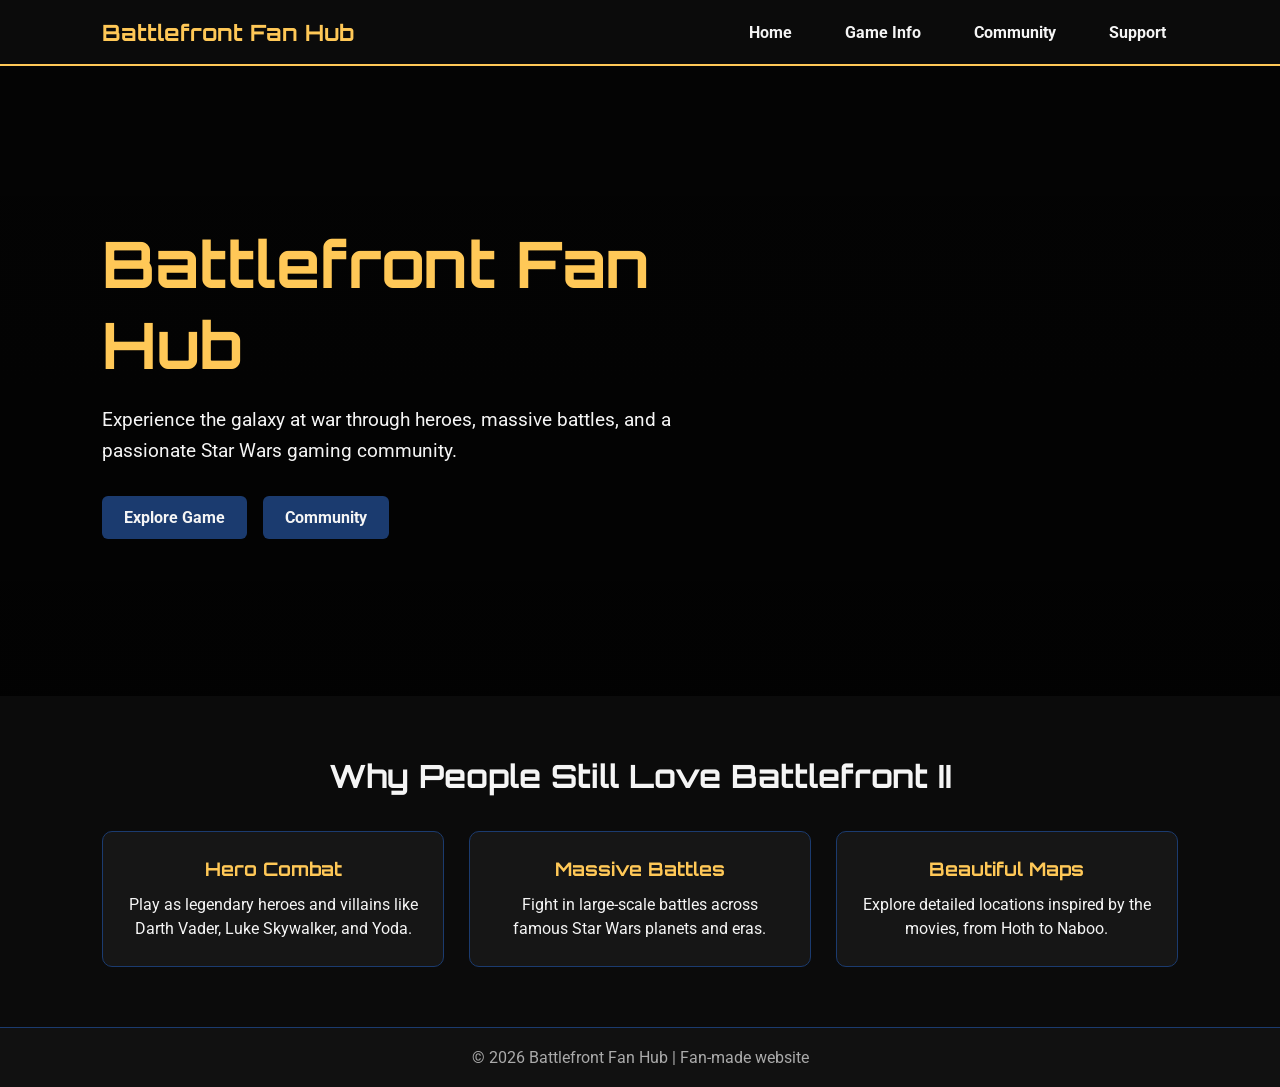
==== index.html @ 395236d6 "Update index.html" ====
<!DOCTYPE html>
<html lang="en">
<head>
  <meta charset="UTF-8">
  <meta name="viewport" content="width=device-width, initial-scale=1.0">
  <title>Battlefront Fan Hub</title>
  <link rel="stylesheet" href="styles/homepage.css">
</head>
<body>

  <header>
    <h2 class="logo">Battlefront Fan Hub</h2>
    <nav>
      <a href="index.html">Home</a>
      <a href="game-info.html">Game Info</a>
      <a href="community.html">Community</a>
      <a href="support.html">Support</a>
    </nav>
  </header>

  <main>
    <section class="hero">
      <div class="hero-content">
        <h1>Battlefront Fan Hub</h1>
        <p>Experience the galaxy at war through heroes, massive battles, and a passionate Star Wars gaming community.</p>
        <div class="buttons">
          <a href="game-info.html">Explore Game</a>
          <a href="community.html">Community</a>
        </div>
      </div>
    </section>

    <section class="love-section">
      <h2>Why People Still Love Battlefront II</h2>

      <div class="cards">
        <div class="card">
          <h3>Hero Combat</h3>
          <p>Play as legendary heroes and villains like Darth Vader, Luke Skywalker, and Yoda.</p>
        </div>

        <div class="card">
          <h3>Massive Battles</h3>
          <p>Fight in large-scale battles across famous Star Wars planets and eras.</p>
        </div>

        <div class="card">
          <h3>Beautiful Maps</h3>
          <p>Explore detailed locations inspired by the movies, from Hoth to Naboo.</p>
        </div>
      </div>
    </section>
  </main>

  <footer>
    <p>&copy; 2026 Battlefront Fan Hub | Fan-made website</p>
  </footer>

</body>
</html>
---- styles/homepage.css ----
@import url('https://fonts.googleapis.com/css2?family=Orbitron:wght@400;700;900&family=Roboto:wght@300;400;500;700&display=swap');

:root {
  --primary-color: #0B0B0B;
  --secondary-color: #1B3B6F;
  --accent1-color: #FFC857;
  --accent2-color: #F5F5F5;

  --heading-font: "Orbitron", sans-serif;
  --paragraph-font: "Roboto", Helvetica, sans-serif;

  --headline-color-on-white: #0B0B0B;
  --headline-color-on-color: #F5F5F5;
  --paragraph-color-on-white: #0B0B0B;
  --paragraph-color-on-color: #F5F5F5;
  --paragraph-background-color: #1B3B6F;

  --nav-link-color: #F5F5F5;
  --nav-background-color: #0B0B0B;
  --nav-hover-link-color: #0B0B0B;
  --nav-hover-background-color: #FFC857;
}

* {
  margin: 0;
  padding: 0;
  box-sizing: border-box;
}

body {
  font-family: var(--paragraph-font);
  background-color: var(--primary-color);
  color: var(--paragraph-color-on-color);
}

header {
  display: flex;
  justify-content: space-between;
  align-items: center;
  padding: 18px 8%;
  background-color: var(--nav-background-color);
  border-bottom: 2px solid var(--accent1-color);
}

.logo {
  font-family: var(--heading-font);
  color: var(--accent1-color);
  font-size: 1.4rem;
}

nav a {
  color: var(--nav-link-color);
  text-decoration: none;
  margin-left: 25px;
  font-weight: 700;
  padding: 8px 12px;
  border-radius: 5px;
}

nav a:hover {
  background-color: var(--nav-hover-background-color);
  color: var(--nav-hover-link-color);
}

.hero {
  min-height: 70vh;
  background:
    linear-gradient(rgba(0,0,0,0.65), rgba(0,0,0,0.8)),
    url("../images/battlefront-hero.jpg");
  background-size: cover;
  background-position: center;
  display: flex;
  align-items: center;
  padding: 0 8%;
}

.hero-content {
  max-width: 650px;
}

.hero h1 {
  font-family: var(--heading-font);
  font-size: 4rem;
  color: var(--accent1-color);
  margin-bottom: 20px;
}

.hero p {
  font-size: 1.2rem;
  line-height: 1.6;
  margin-bottom: 30px;
}

.buttons a {
  display: inline-block;
  background-color: var(--secondary-color);
  color: var(--accent2-color);
  padding: 12px 22px;
  margin-right: 12px;
  border-radius: 6px;
  text-decoration: none;
  font-weight: 700;
}

.buttons a:hover {
  background-color: var(--accent1-color);
  color: var(--primary-color);
}

.love-section {
  padding: 60px 8%;
  text-align: center;
}

.love-section h2 {
  font-family: var(--heading-font);
  color: var(--headline-color-on-color);
  font-size: 2rem;
  margin-bottom: 35px;
}

.cards {
  display: grid;
  grid-template-columns: repeat(3, 1fr);
  gap: 25px;
}

.card {
  background-color: #161616;
  padding: 25px;
  border-radius: 10px;
  border: 1px solid var(--secondary-color);
}

.card h3 {
  font-family: var(--heading-font);
  color: var(--accent1-color);
  margin-bottom: 12px;
}

.card p {
  line-height: 1.5;
}

footer {
  text-align: center;
  padding: 20px;
  background-color: #111;
  color: #aaa;
  border-top: 1px solid var(--secondary-color);
}
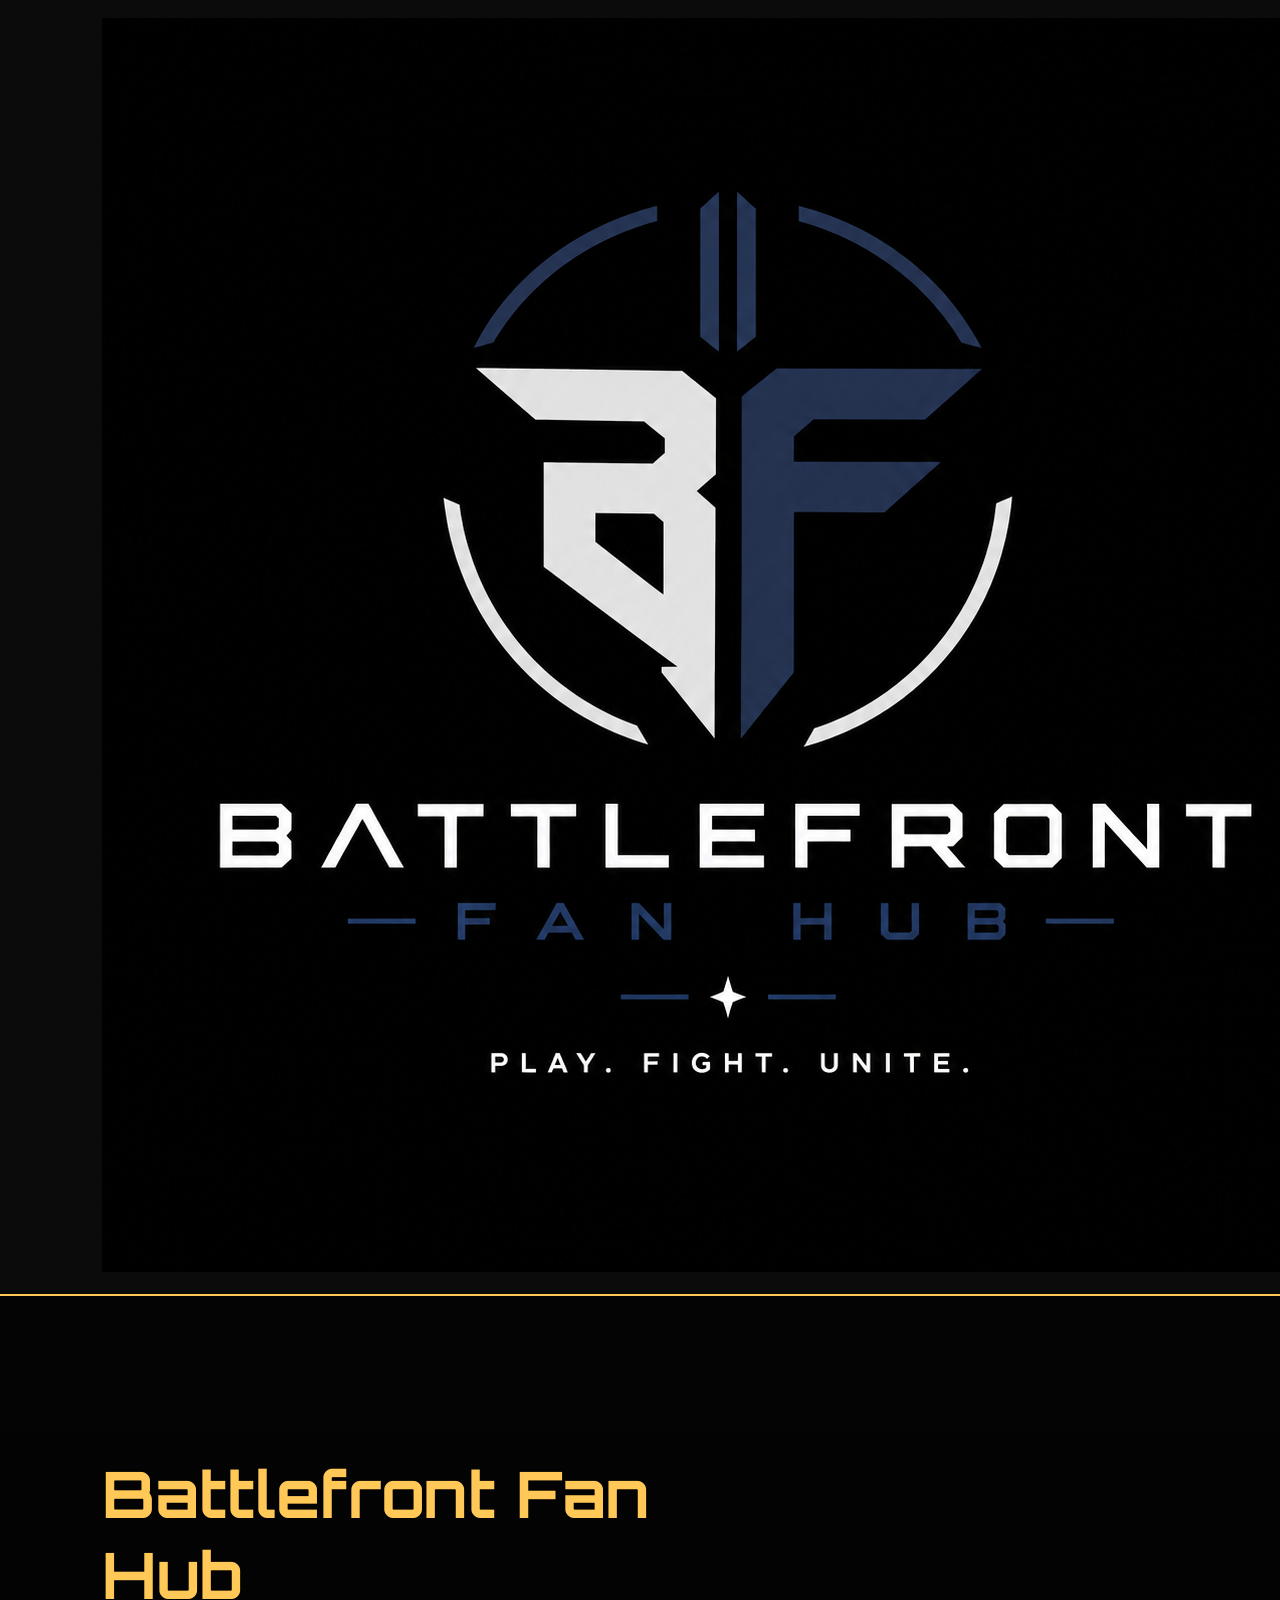
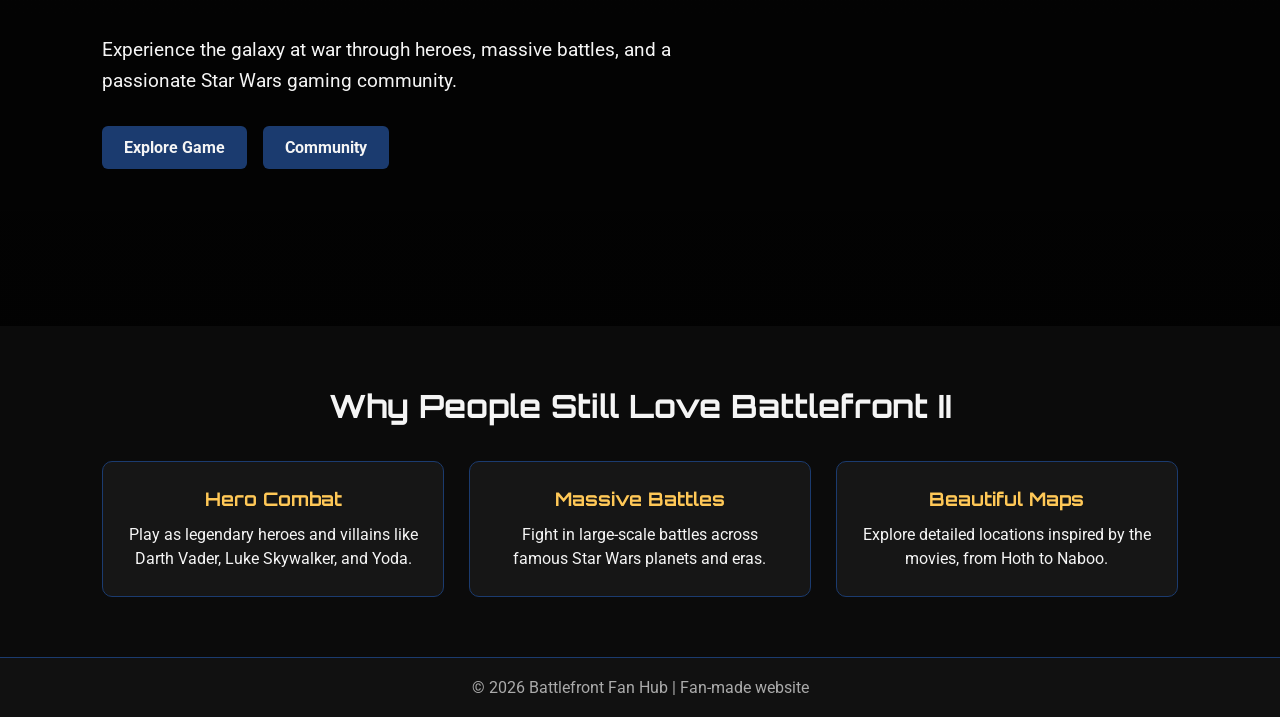
==== commit 22cf78ac: "Update index.html" ====
--- a/index.html
+++ b/index.html
@@ -9,7 +9,9 @@
 <body>
 
   <header>
-    <h2 class="logo">Battlefront Fan Hub</h2>
+    <a href="index.html" class="logo-box">
+    <img src="images/logo.png" alt="Battlefront Fan Hub logo">
+  </a>
     <nav>
       <a href="index.html">Home</a>
       <a href="game-info.html">Game Info</a>
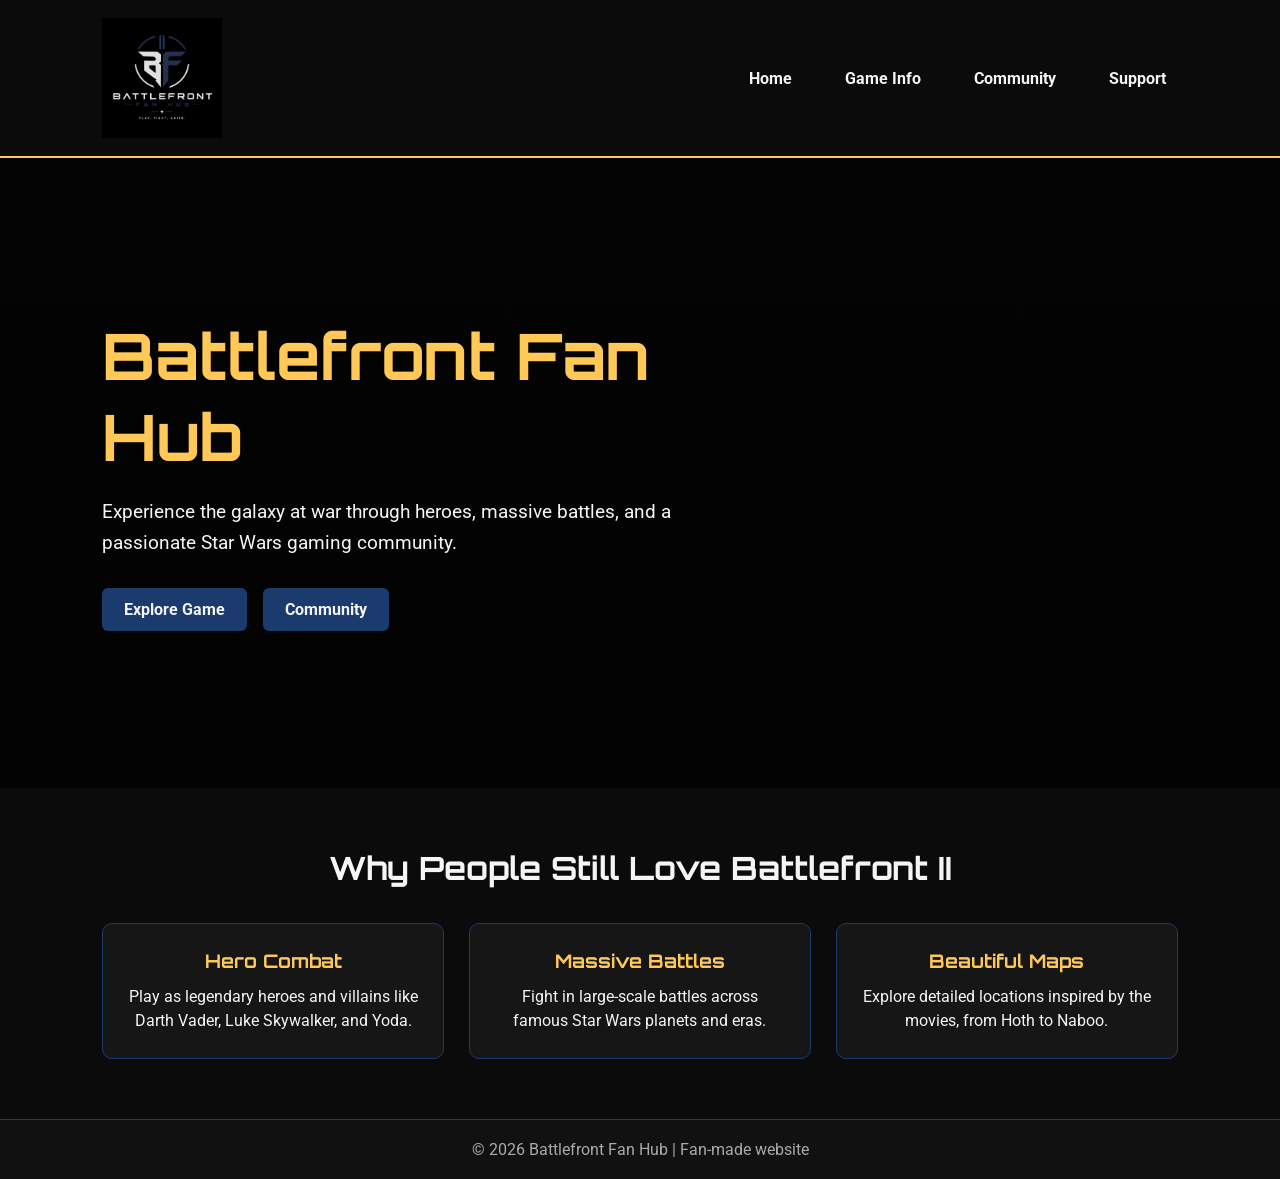
==== commit 5a244332: "Update index.html" ====
--- a/index.html
+++ b/index.html
@@ -14,7 +14,7 @@
   </a>
     <nav>
       <a href="index.html">Home</a>
-      <a href="game-info.html">Game Info</a>
+      <a href="info.html">Game Info</a>
       <a href="community.html">Community</a>
       <a href="support.html">Support</a>
     </nav>
--- a/styles/homepage.css
+++ b/styles/homepage.css
@@ -42,10 +42,10 @@
   border-bottom: 2px solid var(--accent1-color);
 }
 
-.logo {
-  font-family: var(--heading-font);
-  color: var(--accent1-color);
-  font-size: 1.4rem;
+.logo-box img {
+  width: 120px;
+  height: auto;
+  display: block;
 }
 
 nav a {
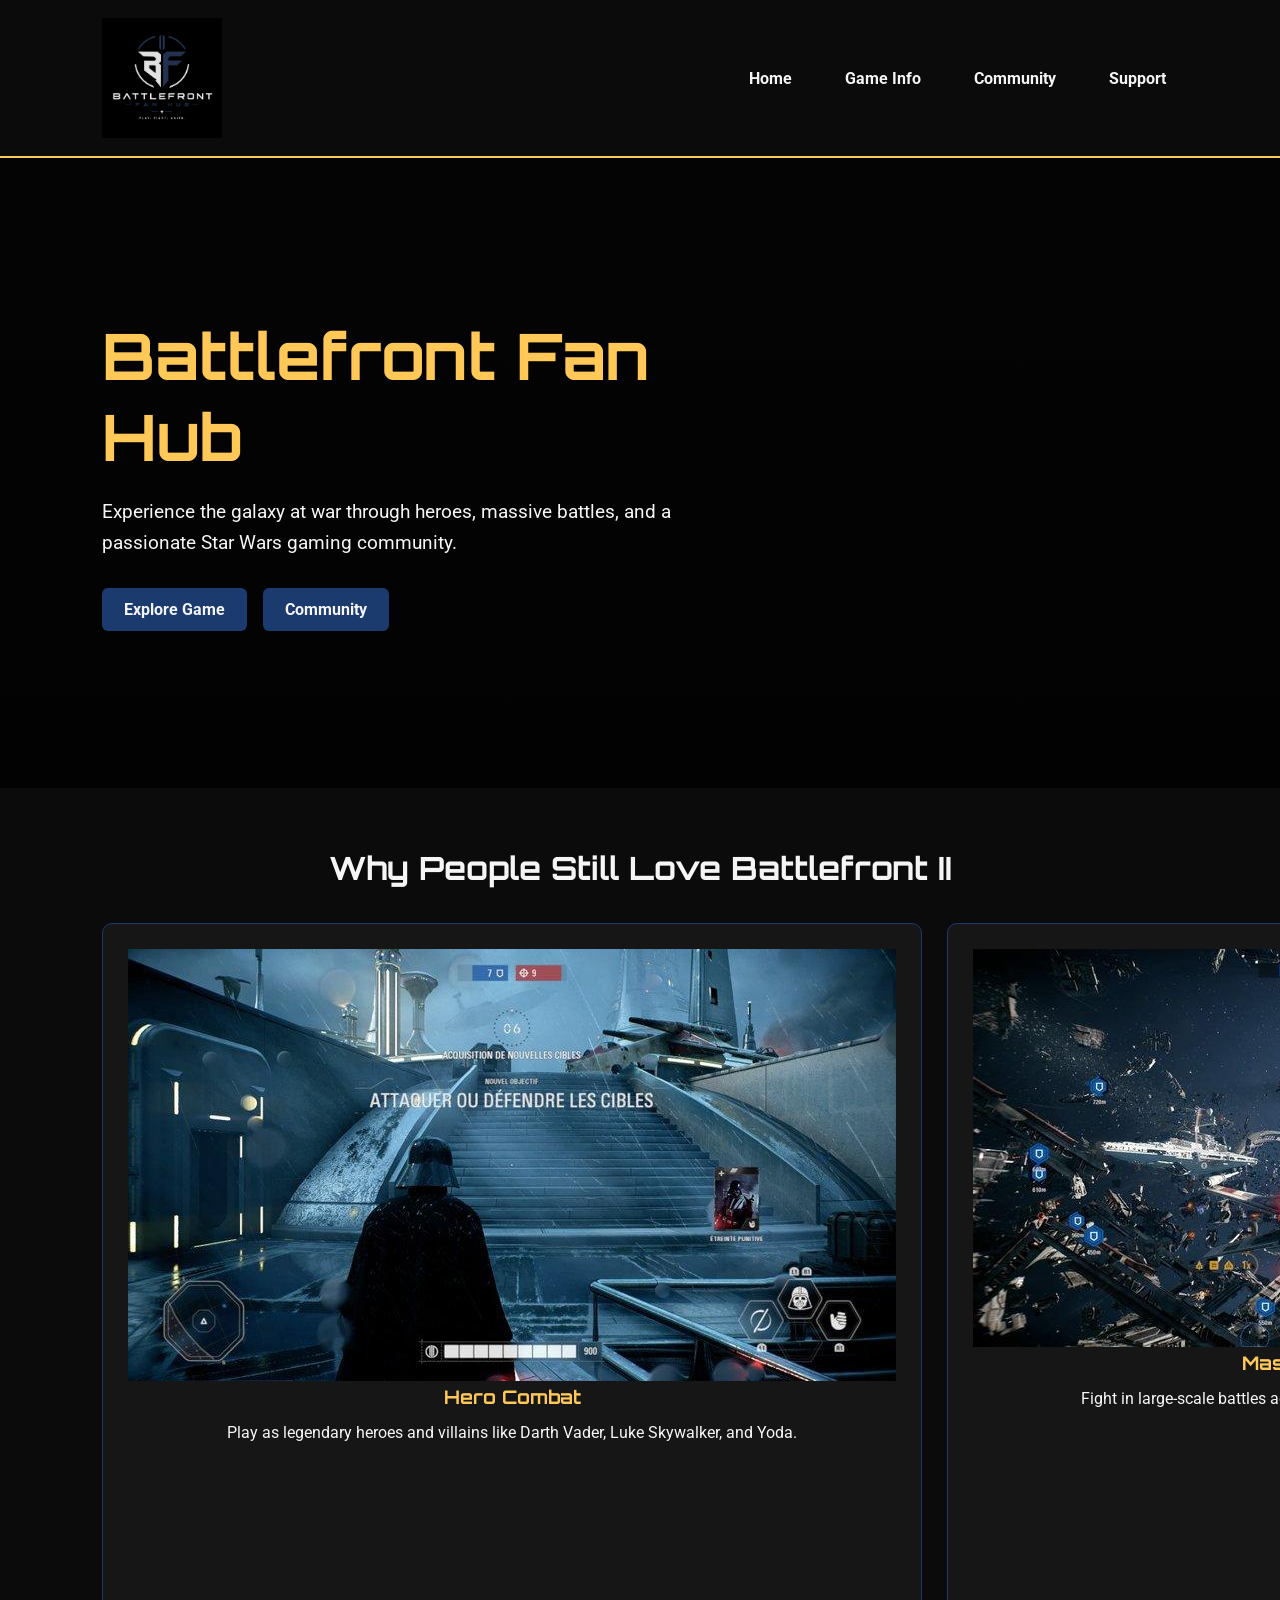
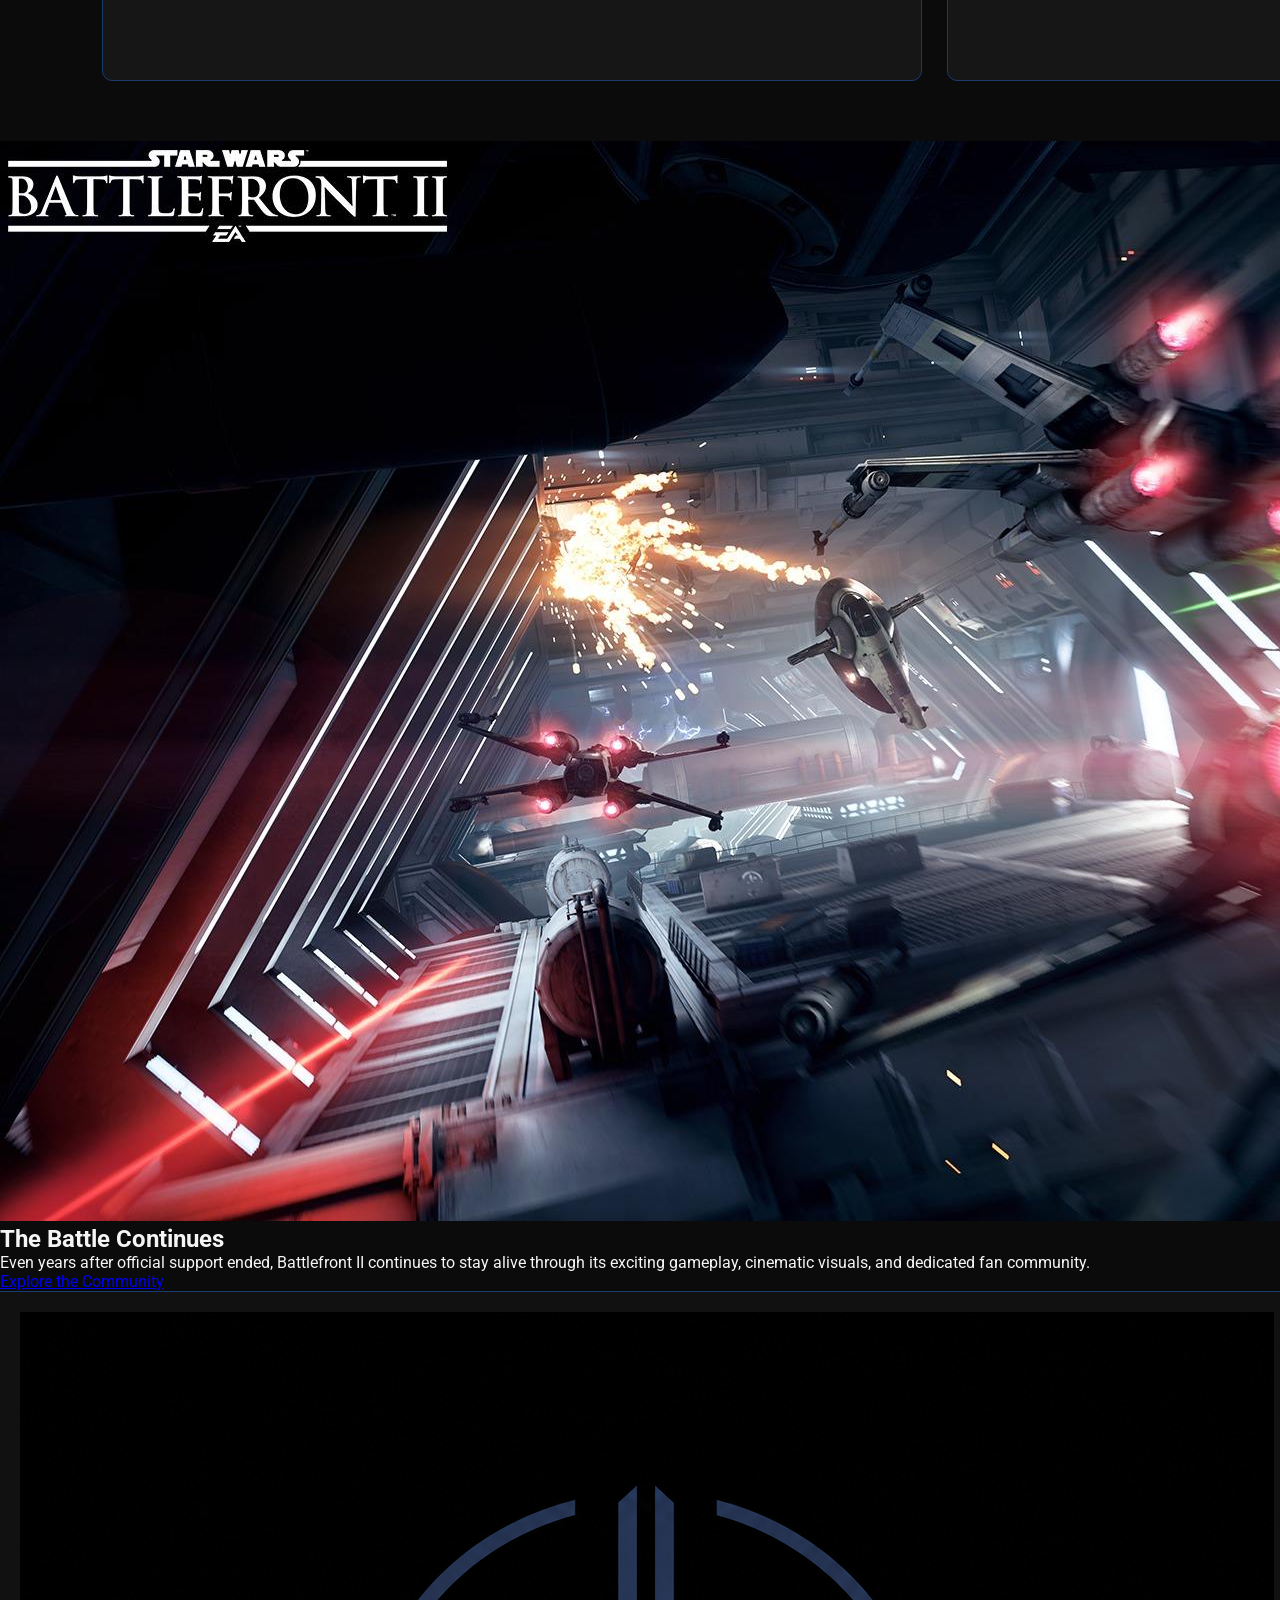
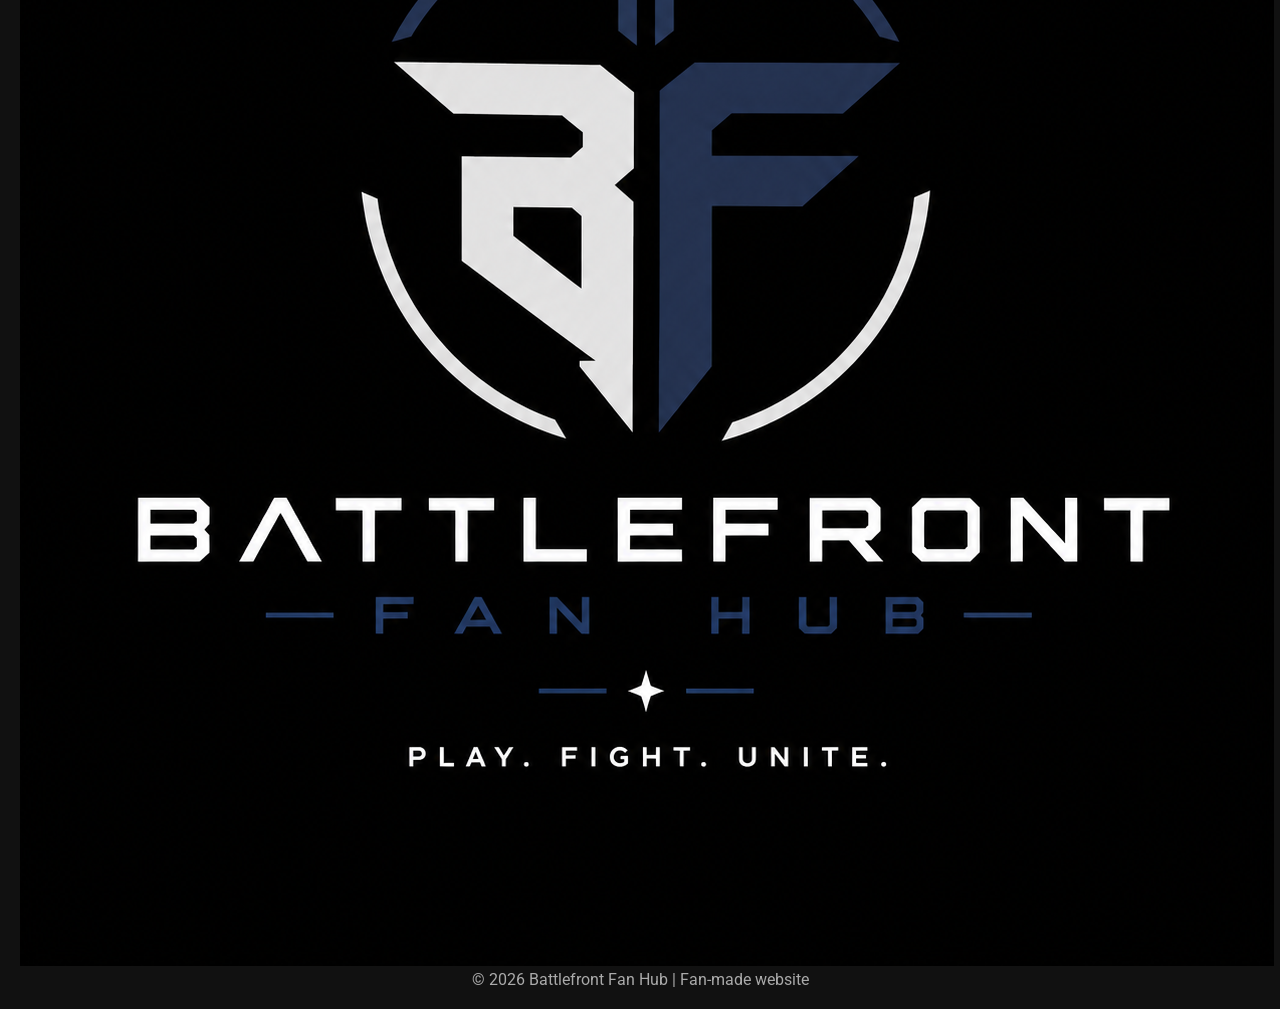
==== commit 50dc2884: "Update index.html" ====
--- a/index.html
+++ b/index.html
@@ -3,60 +3,75 @@
 <head>
   <meta charset="UTF-8">
   <meta name="viewport" content="width=device-width, initial-scale=1.0">
-  <title>Battlefront Fan Hub</title>
+  <title>Battlefront Fan Hub | Home</title>
   <link rel="stylesheet" href="styles/homepage.css">
 </head>
 <body>
 
-  <header>
-    <a href="index.html" class="logo-box">
+<header>
+  <a href="index.html" class="logo-box">
     <img src="images/logo.png" alt="Battlefront Fan Hub logo">
   </a>
-    <nav>
-      <a href="index.html">Home</a>
-      <a href="info.html">Game Info</a>
-      <a href="community.html">Community</a>
-      <a href="support.html">Support</a>
-    </nav>
-  </header>
 
-  <main>
-    <section class="hero">
-      <div class="hero-content">
-        <h1>Battlefront Fan Hub</h1>
-        <p>Experience the galaxy at war through heroes, massive battles, and a passionate Star Wars gaming community.</p>
-        <div class="buttons">
-          <a href="game-info.html">Explore Game</a>
-          <a href="community.html">Community</a>
-        </div>
+  <nav>
+    <a href="index.html">Home</a>
+    <a href="info.html">Game Info</a>
+    <a href="community.html">Community</a>
+    <a href="support.html">Support</a>
+  </nav>
+</header>
+
+<main>
+  <section class="hero">
+    <div class="hero-content">
+      <h1>Battlefront Fan Hub</h1>
+      <p>Experience the galaxy at war through heroes, massive battles, and a passionate Star Wars gaming community.</p>
+      <div class="buttons">
+        <a href="info.html">Explore Game</a>
+        <a href="community.html">Community</a>
       </div>
-    </section>
+    </div>
+  </section>
 
-    <section class="love-section">
-      <h2>Why People Still Love Battlefront II</h2>
+  <section class="love-section">
+    <h2>Why People Still Love Battlefront II</h2>
 
-      <div class="cards">
-        <div class="card">
-          <h3>Hero Combat</h3>
-          <p>Play as legendary heroes and villains like Darth Vader, Luke Skywalker, and Yoda.</p>
-        </div>
+    <div class="cards">
+      <div class="card">
+        <img src="images/vader.jpeg" alt="Hero combat in Battlefront II">
+        <h3>Hero Combat</h3>
+        <p>Play as legendary heroes and villains like Darth Vader, Luke Skywalker, and Yoda.</p>
+      </div>
 
-        <div class="card">
-          <h3>Massive Battles</h3>
-          <p>Fight in large-scale battles across famous Star Wars planets and eras.</p>
-        </div>
+      <div class="card">
+        <img src="images/x-wing.jpeg" alt="Massive battle in Battlefront II">
+        <h3>Massive Battles</h3>
+        <p>Fight in large-scale battles across famous Star Wars planets and eras.</p>
+      </div>
 
-        <div class="card">
-          <h3>Beautiful Maps</h3>
-          <p>Explore detailed locations inspired by the movies, from Hoth to Naboo.</p>
-        </div>
+      <div class="card">
+        <img src="images/town.jpeg" alt="Beautiful Battlefront II map">
+        <h3>Beautiful Maps</h3>
+        <p>Explore detailed locations inspired by the movies, from Hoth to Naboo.</p>
       </div>
-    </section>
-  </main>
+    </div>
+  </section>
 
-  <footer>
-    <p>&copy; 2026 Battlefront Fan Hub | Fan-made website</p>
-  </footer>
+  <section class="featured">
+    <img src="images/fighters.jpeg" alt="Featured Battlefront II screenshot">
+
+    <div class="featured-content">
+      <h2>The Battle Continues</h2>
+      <p>Even years after official support ended, Battlefront II continues to stay alive through its exciting gameplay, cinematic visuals, and dedicated fan community.</p>
+      <a href="community.html">Explore the Community</a>
+    </div>
+  </section>
+</main>
+
+<footer>
+  <img src="images/logo.png" alt="Battlefront Fan Hub logo">
+  <p>&copy; 2026 Battlefront Fan Hub | Fan-made website</p>
+</footer>
 
 </body>
 </html>
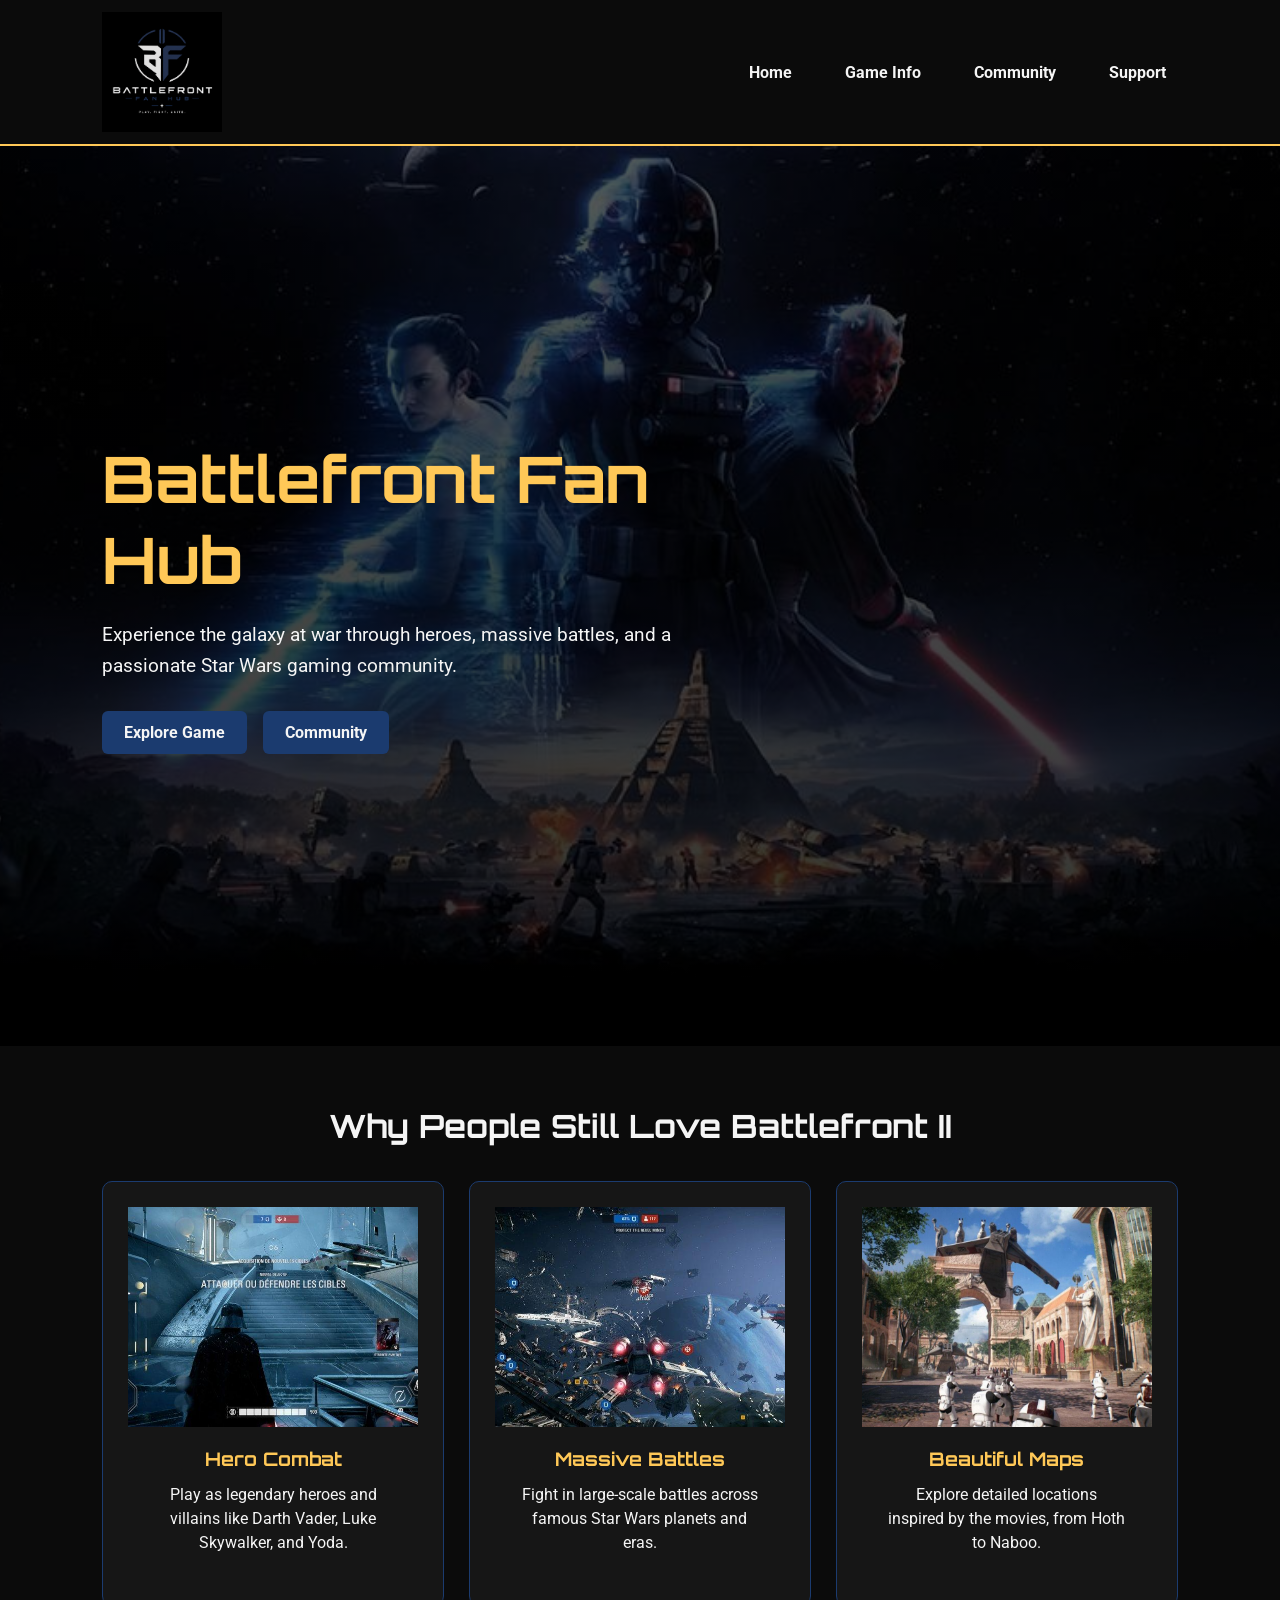
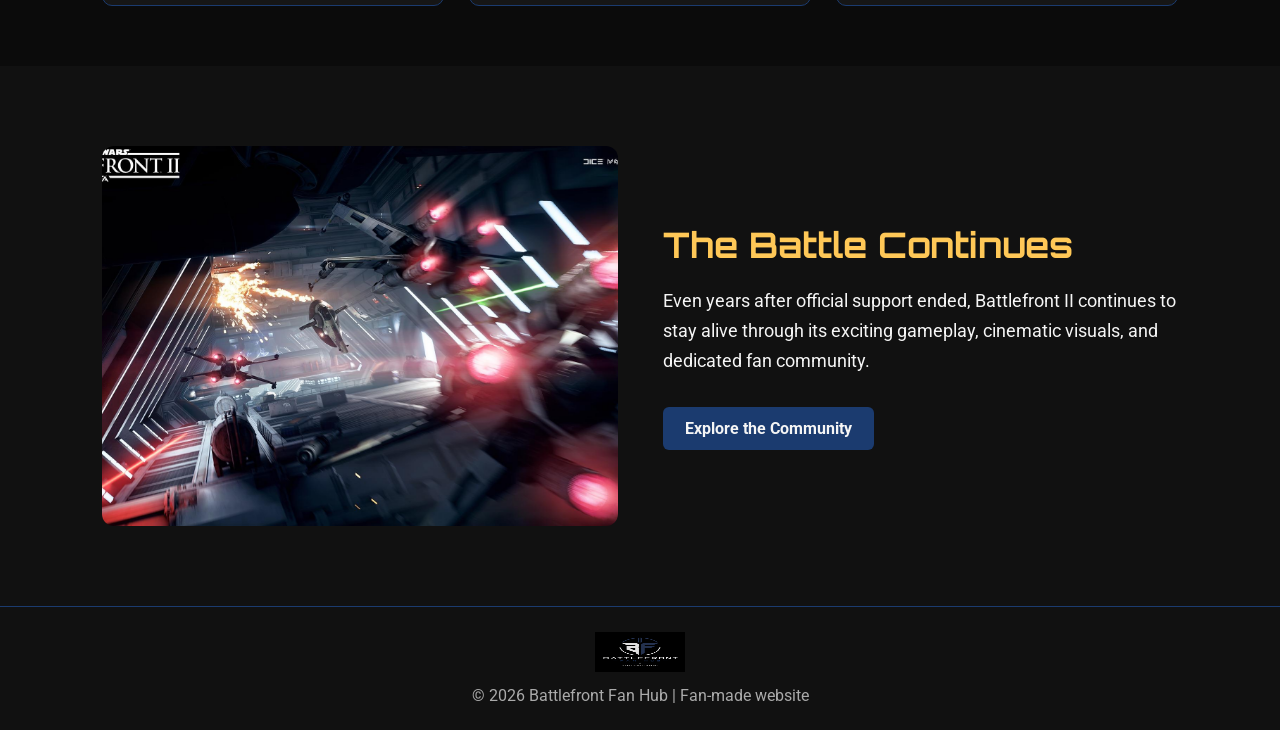
==== commit 3a01a02a: "Index.html" ====
--- a/index.html
+++ b/index.html
@@ -9,12 +9,12 @@
 <body>
 
 <header>
-  <a href="index.html" class="logo-box">
-    <img src="images/logo.png" alt="Battlefront Fan Hub logo">
+  <a href="index.html" class="logo-box" aria-label="Battlefront Fan Hub Home">
+    <img src="images/logo.png" alt="Battlefront Fan Hub logo" width="150" height="50">
   </a>
 
-  <nav>
-    <a href="index.html">Home</a>
+  <nav aria-label="Main Navigation">
+    <a href="index.html" class="active">Home</a>
     <a href="info.html">Game Info</a>
     <a href="community.html">Community</a>
     <a href="support.html">Support</a>
@@ -22,54 +22,54 @@
 </header>
 
 <main>
-  <section class="hero">
+  <section class="hero" aria-label="Welcome Banner">
     <div class="hero-content">
       <h1>Battlefront Fan Hub</h1>
       <p>Experience the galaxy at war through heroes, massive battles, and a passionate Star Wars gaming community.</p>
       <div class="buttons">
-        <a href="info.html">Explore Game</a>
-        <a href="community.html">Community</a>
+        <a href="info.html" class="btn-primary">Explore Game</a>
+        <a href="community.html" class="btn-secondary">Community</a>
       </div>
     </div>
   </section>
 
-  <section class="love-section">
-    <h2>Why People Still Love Battlefront II</h2>
+  <section class="love-section" aria-labelledby="love-heading">
+    <h2 id="love-heading">Why People Still Love Battlefront II</h2>
 
     <div class="cards">
-      <div class="card">
-        <img src="images/vader.jpeg" alt="Hero combat in Battlefront II">
+      <article class="card">
+        <img src="images/vader.jpeg" alt="Darth Vader wielding a red lightsaber in hero combat" loading="lazy" width="400" height="250">
         <h3>Hero Combat</h3>
         <p>Play as legendary heroes and villains like Darth Vader, Luke Skywalker, and Yoda.</p>
-      </div>
+      </article>
 
-      <div class="card">
-        <img src="images/x-wing.jpeg" alt="Massive battle in Battlefront II">
+      <article class="card">
+        <img src="images/x-wing.jpeg" alt="An X-Wing flying through an intense space battle" loading="lazy" width="400" height="250">
         <h3>Massive Battles</h3>
         <p>Fight in large-scale battles across famous Star Wars planets and eras.</p>
-      </div>
+      </article>
 
-      <div class="card">
-        <img src="images/town.jpeg" alt="Beautiful Battlefront II map">
+      <article class="card">
+        <img src="images/town.jpeg" alt="The scenic, detailed streets of Theed on Naboo" loading="lazy" width="400" height="250">
         <h3>Beautiful Maps</h3>
         <p>Explore detailed locations inspired by the movies, from Hoth to Naboo.</p>
-      </div>
+      </article>
     </div>
   </section>
 
-  <section class="featured">
-    <img src="images/fighters.jpeg" alt="Featured Battlefront II screenshot">
+  <section class="featured" aria-labelledby="featured-heading">
+    <img src="images/fighters.jpeg" alt="Starfighters engaging in a dogfight above a planet" loading="lazy" width="600" height="400">
 
     <div class="featured-content">
-      <h2>The Battle Continues</h2>
+      <h2 id="featured-heading">The Battle Continues</h2>
       <p>Even years after official support ended, Battlefront II continues to stay alive through its exciting gameplay, cinematic visuals, and dedicated fan community.</p>
-      <a href="community.html">Explore the Community</a>
+      <a href="community.html" class="btn-primary">Explore the Community</a>
     </div>
   </section>
 </main>
 
 <footer>
-  <img src="images/logo.png" alt="Battlefront Fan Hub logo">
+  <img src="images/logo.png" alt="Battlefront Fan Hub logo" width="120" height="40" loading="lazy">
   <p>&copy; 2026 Battlefront Fan Hub | Fan-made website</p>
 </footer>
 
--- a/styles/homepage.css
+++ b/styles/homepage.css
@@ -37,7 +37,7 @@
   display: flex;
   justify-content: space-between;
   align-items: center;
-  padding: 18px 8%;
+  padding: 12px 8%;
   background-color: var(--nav-background-color);
   border-bottom: 2px solid var(--accent1-color);
 }
@@ -63,10 +63,10 @@
 }
 
 .hero {
-  min-height: 70vh;
+  min-height: 100vh;
   background:
     linear-gradient(rgba(0,0,0,0.65), rgba(0,0,0,0.8)),
-    url("../images/battlefront-hero.jpg");
+    url("../images/banner.jpeg");
   background-size: cover;
   background-position: center;
   display: flex;
@@ -78,10 +78,14 @@
   max-width: 650px;
 }
 
+.hero h1,
+.page-content h1 {
+  font-family: var(--heading-font);
+  color: var(--accent1-color);
+}
+
 .hero h1 {
-  font-family: var(--heading-font);
   font-size: 4rem;
-  color: var(--accent1-color);
   margin-bottom: 20px;
 }
 
@@ -142,10 +146,122 @@
   line-height: 1.5;
 }
 
+.card {
+  background-color: #161616;
+  border-radius: 10px;
+  border: 1px solid var(--secondary-color);
+  overflow: hidden;
+}
+
+.card img {
+  width: 100%;
+  height: 220px;
+  object-fit: cover;
+  display: block;
+}
+
+.card h3,
+.card p {
+  padding-left: 25px;
+  padding-right: 25px;
+}
+
+.card h3 {
+  padding-top: 20px;
+}
+
+.card p {
+  padding-bottom: 25px;
+}
+
+.featured {
+  display: grid;
+  grid-template-columns: 1fr 1fr;
+  gap: 45px;
+  align-items: center;
+  padding: 80px 8%;
+  background-color: #111;
+}
+
+.featured img {
+  width: 100%;
+  height: 380px;
+  object-fit: cover;
+  border-radius: 12px;
+}
+
+.featured-content h2 {
+  font-family: var(--heading-font);
+  color: var(--accent1-color);
+  font-size: 2.2rem;
+  margin-bottom: 20px;
+}
+
+.featured-content p {
+  line-height: 1.7;
+  font-size: 1.1rem;
+  margin-bottom: 30px;
+}
+
+.featured-content a {
+  display: inline-block;
+  background-color: var(--secondary-color);
+  color: var(--accent2-color);
+  padding: 12px 22px;
+  border-radius: 6px;
+  text-decoration: none;
+  font-weight: 700;
+}
+
+.featured-content a:hover {
+  background-color: var(--accent1-color);
+  color: var(--primary-color);
+}
+
+footer img {
+  width: 90px;
+  margin-bottom: 10px;
+}
+
+.page-content {
+  padding: 70px 8%;
+  min-height: 70vh;
+}
+
+.page-content h1 {
+  font-size: 3rem;
+  margin-bottom: 20px;
+}
+
+.page-content p {
+  max-width: 750px;
+  line-height: 1.7;
+  font-size: 1.1rem;
+}
+
+.placeholder {
+  margin-top: 40px;
+  padding: 40px;
+  border: 2px dashed var(--secondary-color);
+  border-radius: 12px;
+  background-color: #161616;
+}
+
+.placeholder h2 {
+  font-family: var(--heading-font);
+  color: var(--accent1-color);
+  margin-bottom: 15px;
+}
+
 footer {
   text-align: center;
-  padding: 20px;
+  padding: 25px;
   background-color: #111;
   color: #aaa;
   border-top: 1px solid var(--secondary-color);
 }
+
+footer img {
+  width: 90px;
+  margin-bottom: 10px;
+}
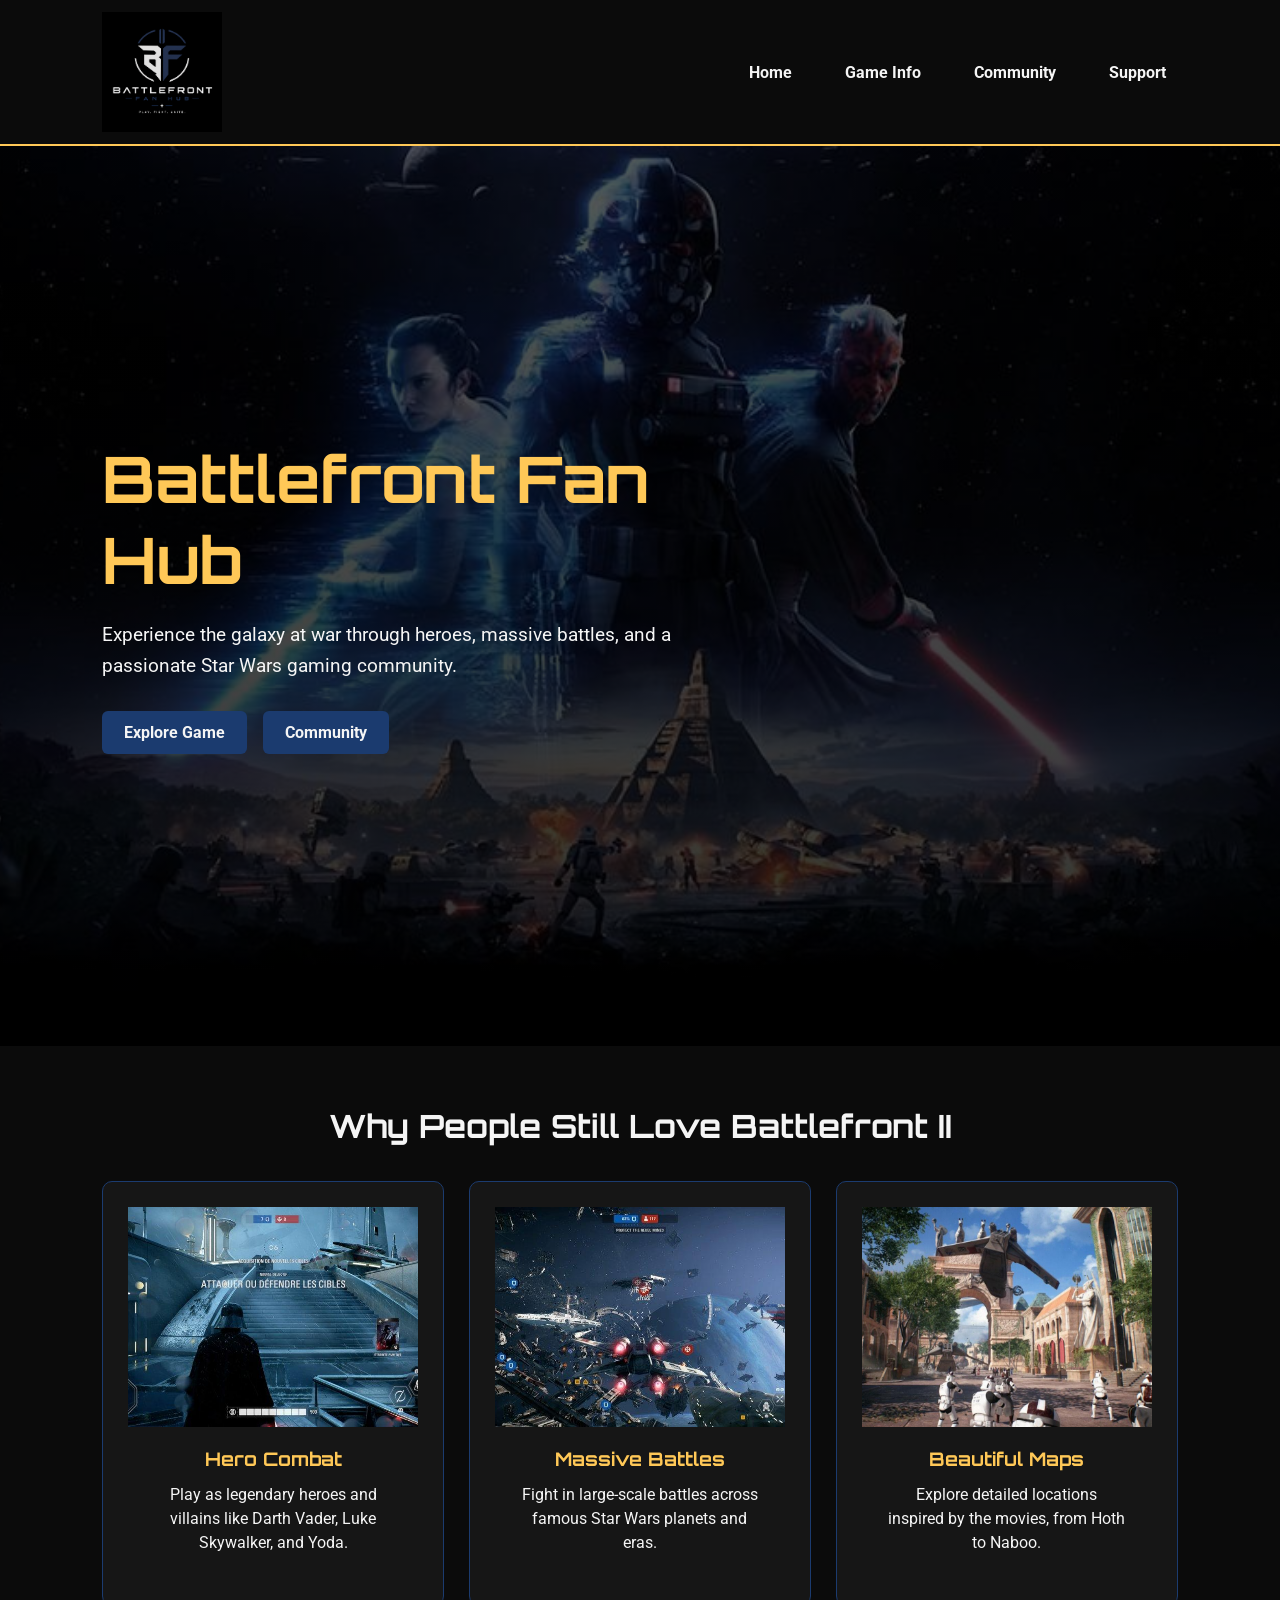
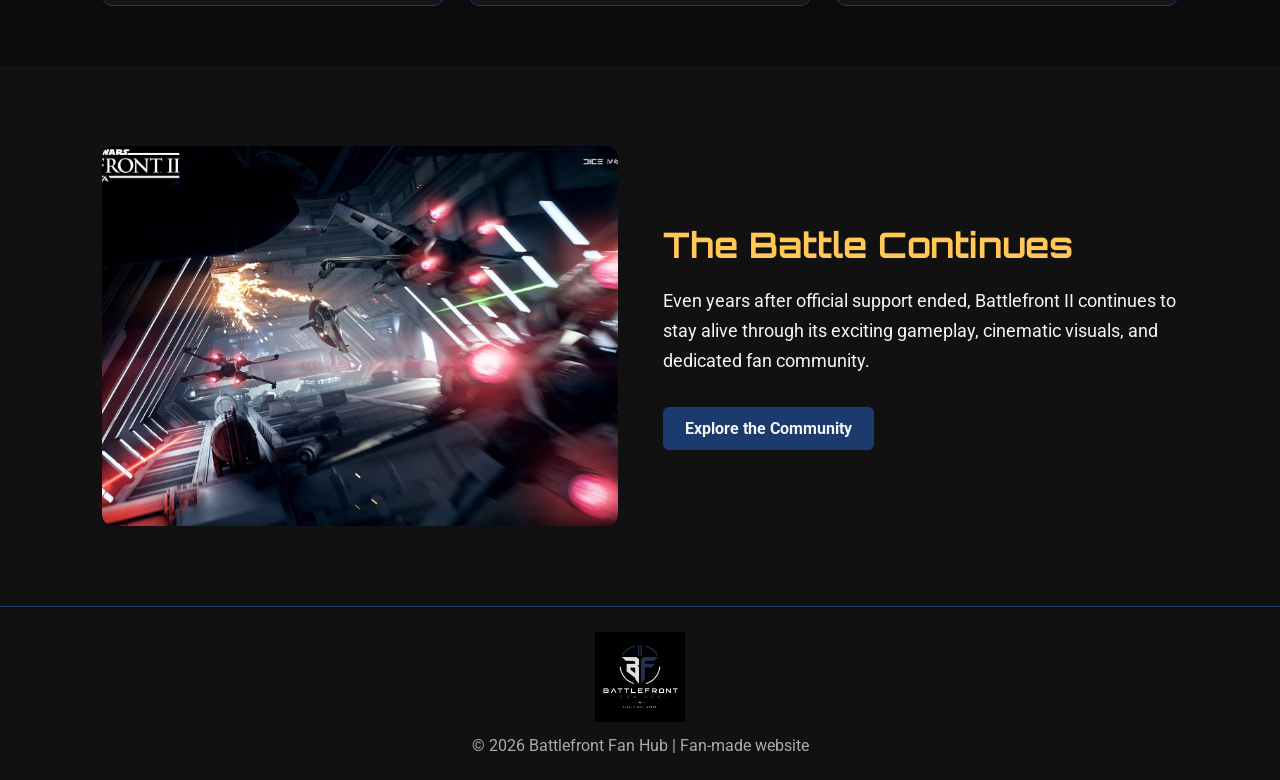
==== commit 56a3182d: "Update index.html" ====
--- a/index.html
+++ b/index.html
@@ -9,12 +9,12 @@
 <body>
 
 <header>
-  <a href="index.html" class="logo-box" aria-label="Battlefront Fan Hub Home">
-    <img src="images/logo.png" alt="Battlefront Fan Hub logo" width="150" height="50">
+  <a href="index.html" class="logo-box">
+    <img src="images/logo.png" alt="Battlefront Fan Hub logo">
   </a>
 
-  <nav aria-label="Main Navigation">
-    <a href="index.html" class="active">Home</a>
+  <nav>
+    <a href="index.html">Home</a>
     <a href="info.html">Game Info</a>
     <a href="community.html">Community</a>
     <a href="support.html">Support</a>
@@ -22,54 +22,54 @@
 </header>
 
 <main>
-  <section class="hero" aria-label="Welcome Banner">
+  <section class="hero">
     <div class="hero-content">
       <h1>Battlefront Fan Hub</h1>
       <p>Experience the galaxy at war through heroes, massive battles, and a passionate Star Wars gaming community.</p>
       <div class="buttons">
-        <a href="info.html" class="btn-primary">Explore Game</a>
-        <a href="community.html" class="btn-secondary">Community</a>
+        <a href="info.html">Explore Game</a>
+        <a href="community.html">Community</a>
       </div>
     </div>
   </section>
 
-  <section class="love-section" aria-labelledby="love-heading">
-    <h2 id="love-heading">Why People Still Love Battlefront II</h2>
+  <section class="love-section">
+    <h2>Why People Still Love Battlefront II</h2>
 
     <div class="cards">
-      <article class="card">
-        <img src="images/vader.jpeg" alt="Darth Vader wielding a red lightsaber in hero combat" loading="lazy" width="400" height="250">
+      <div class="card">
+        <img src="images/vader.jpeg" alt="Hero combat in Battlefront II">
         <h3>Hero Combat</h3>
         <p>Play as legendary heroes and villains like Darth Vader, Luke Skywalker, and Yoda.</p>
-      </article>
+      </div>
 
-      <article class="card">
-        <img src="images/x-wing.jpeg" alt="An X-Wing flying through an intense space battle" loading="lazy" width="400" height="250">
+      <div class="card">
+        <img src="images/x-wing.jpeg" alt="Massive battle in Battlefront II">
         <h3>Massive Battles</h3>
         <p>Fight in large-scale battles across famous Star Wars planets and eras.</p>
-      </article>
+      </div>
 
-      <article class="card">
-        <img src="images/town.jpeg" alt="The scenic, detailed streets of Theed on Naboo" loading="lazy" width="400" height="250">
+      <div class="card">
+        <img src="images/town.jpeg" alt="Beautiful Battlefront II map">
         <h3>Beautiful Maps</h3>
         <p>Explore detailed locations inspired by the movies, from Hoth to Naboo.</p>
-      </article>
+      </div>
     </div>
   </section>
 
-  <section class="featured" aria-labelledby="featured-heading">
-    <img src="images/fighters.jpeg" alt="Starfighters engaging in a dogfight above a planet" loading="lazy" width="600" height="400">
+  <section class="featured">
+    <img src="images/fighters.jpeg" alt="Featured Battlefront II screenshot">
 
     <div class="featured-content">
-      <h2 id="featured-heading">The Battle Continues</h2>
+      <h2>The Battle Continues</h2>
       <p>Even years after official support ended, Battlefront II continues to stay alive through its exciting gameplay, cinematic visuals, and dedicated fan community.</p>
-      <a href="community.html" class="btn-primary">Explore the Community</a>
+      <a href="community.html">Explore the Community</a>
     </div>
   </section>
 </main>
 
 <footer>
-  <img src="images/logo.png" alt="Battlefront Fan Hub logo" width="120" height="40" loading="lazy">
+  <img src="images/logo.png" alt="Battlefront Fan Hub logo">
   <p>&copy; 2026 Battlefront Fan Hub | Fan-made website</p>
 </footer>
 
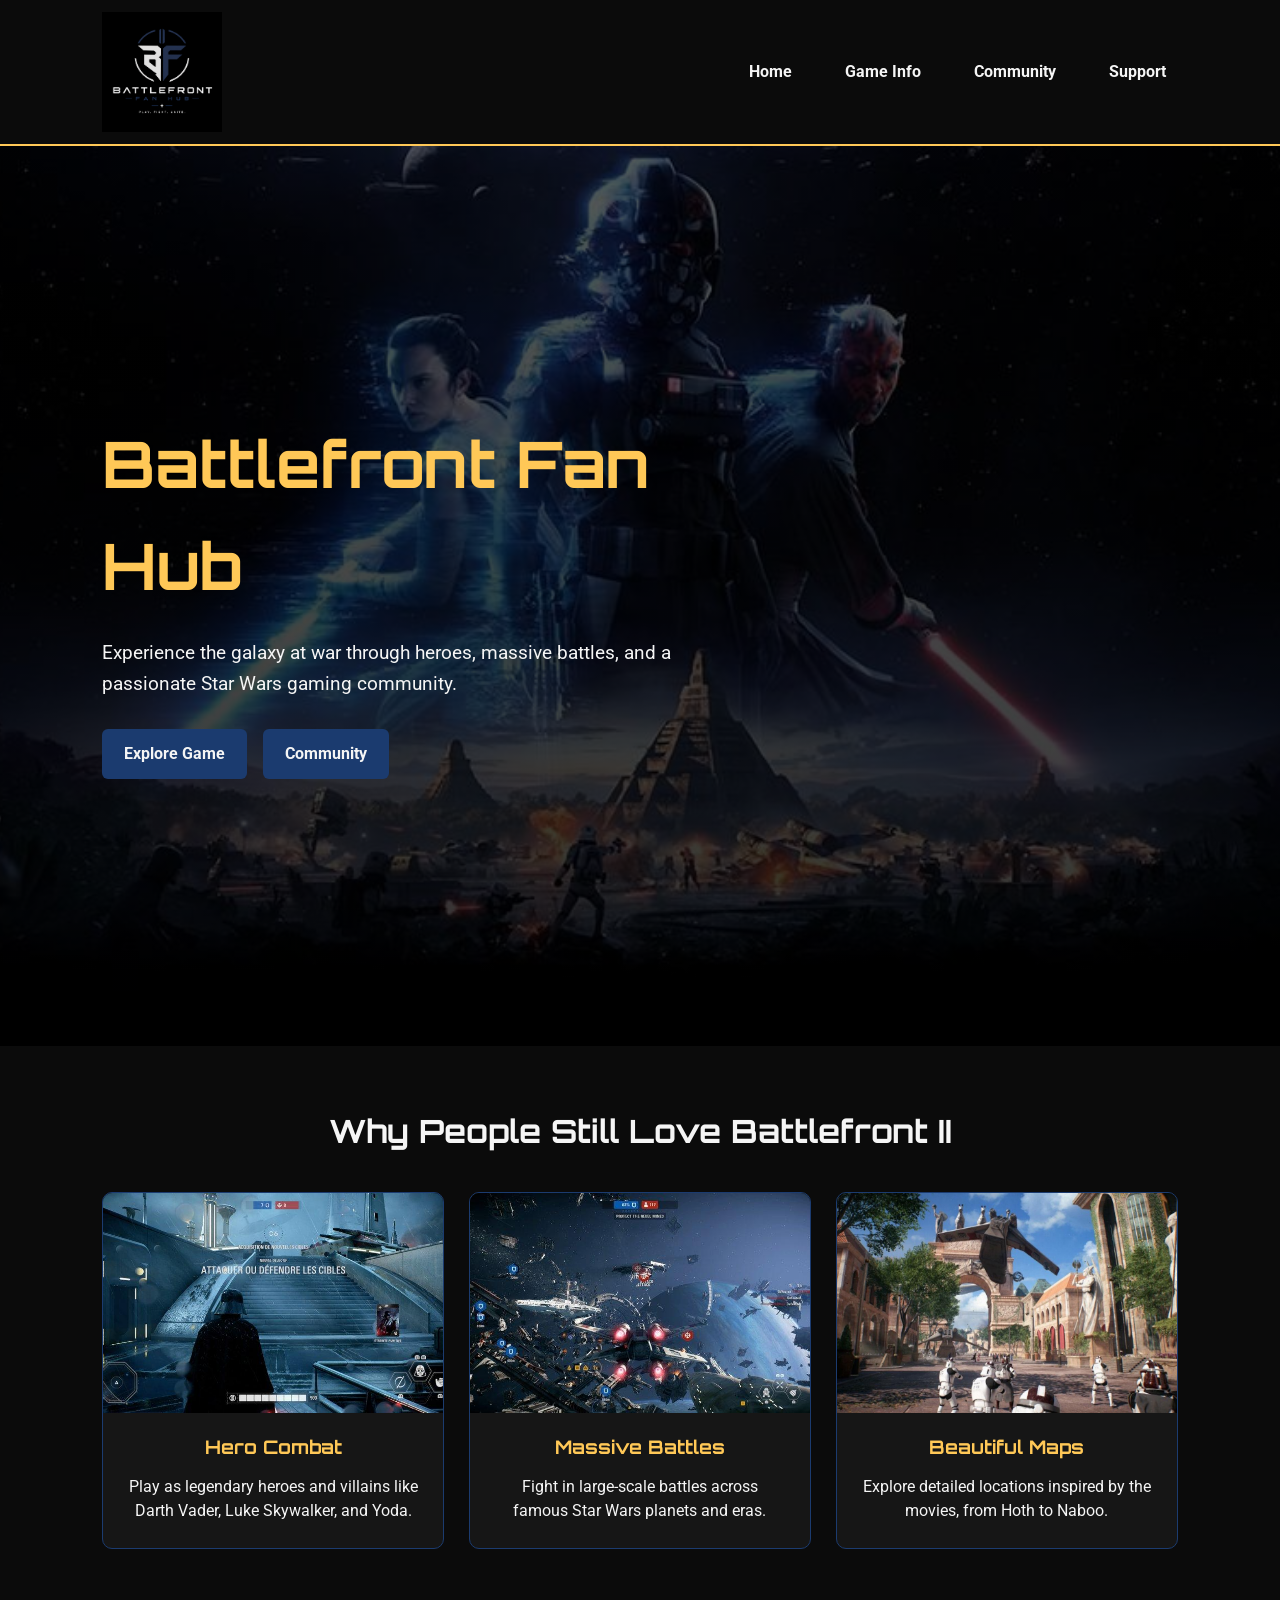
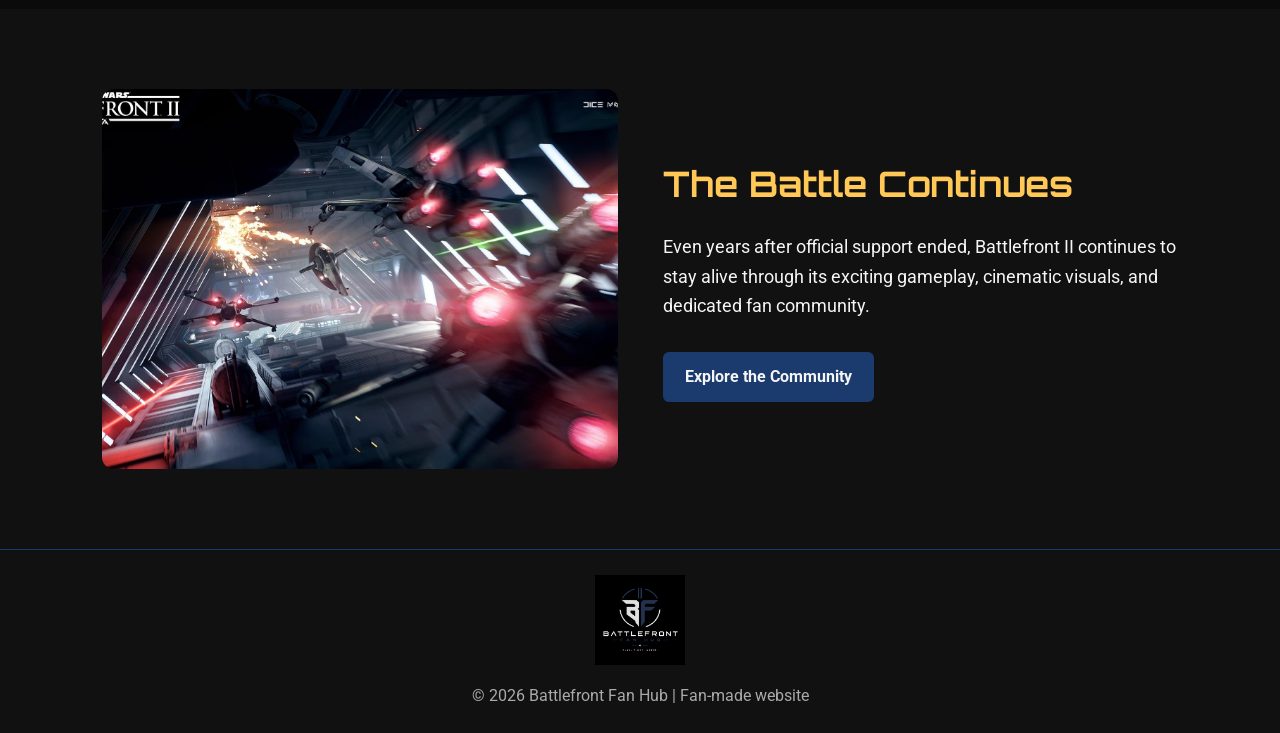
==== commit 8d7dfb7c: "Update index.html" ====
--- a/index.html
+++ b/index.html
@@ -4,7 +4,7 @@
   <meta charset="UTF-8">
   <meta name="viewport" content="width=device-width, initial-scale=1.0">
   <title>Battlefront Fan Hub | Home</title>
-  <link rel="stylesheet" href="styles/homepage.css">
+  <link rel="stylesheet" href="styles/style.css">
 </head>
 <body>
 
--- a/styles/style.css
+++ b/styles/style.css
@@ -0,0 +1,539 @@
+@import url('https://fonts.googleapis.com/css2?family=Orbitron:wght@400;700;900&family=Roboto:wght@300;400;500;700&display=swap');
+
+:root {
+  --primary-color: #0B0B0B;
+  --secondary-color: #1B3B6F;
+  --accent1-color: #FFC857;
+  --accent2-color: #F5F5F5;
+
+  --heading-font: "Orbitron", sans-serif;
+  --paragraph-font: "Roboto", Helvetica, sans-serif;
+
+  --headline-color-on-white: #0B0B0B;
+  --headline-color-on-color: #F5F5F5;
+  --paragraph-color-on-white: #0B0B0B;
+  --paragraph-color-on-color: #F5F5F5;
+  --paragraph-background-color: #1B3B6F;
+
+  --nav-link-color: #F5F5F5;
+  --nav-background-color: #0B0B0B;
+  --nav-hover-link-color: #0B0B0B;
+  --nav-hover-background-color: #FFC857;
+
+  --max-width: 1200px;
+}
+
+/* =========================
+   GLOBAL STYLES
+========================= */
+
+* {
+  margin: 0;
+  padding: 0;
+  box-sizing: border-box;
+}
+
+html {
+  scroll-behavior: smooth;
+}
+
+body {
+  min-height: 100vh;
+  display: flex;
+  flex-direction: column;
+  font-family: var(--paragraph-font);
+  background-color: var(--primary-color);
+  color: var(--paragraph-color-on-color);
+  line-height: 1.6;
+}
+
+h1,
+h2,
+h3 {
+  font-family: var(--heading-font);
+}
+
+main,
+.main-content {
+  flex: 1;
+  min-height: 70vh;
+}
+
+img {
+  max-width: 100%;
+}
+
+.button,
+.btn-primary {
+  display: inline-block;
+  background-color: var(--secondary-color);
+  color: var(--accent2-color);
+  padding: 12px 22px;
+  border-radius: 6px;
+  text-decoration: none;
+  font-weight: 700;
+}
+
+.button:hover,
+.btn-primary:hover {
+  background-color: var(--accent1-color);
+  color: var(--primary-color);
+}
+
+/* =========================
+   STANDARD HEADER AND NAV
+   Home and Game Info pages
+========================= */
+
+header:not(.site-header) {
+  display: flex;
+  justify-content: space-between;
+  align-items: center;
+  padding: 12px 8%;
+  background-color: var(--nav-background-color);
+  border-bottom: 2px solid var(--accent1-color);
+}
+
+.logo-box img {
+  width: 120px;
+  height: auto;
+  display: block;
+}
+
+header:not(.site-header) nav a {
+  color: var(--nav-link-color);
+  text-decoration: none;
+  margin-left: 25px;
+  padding: 8px 12px;
+  border-radius: 5px;
+  font-weight: 700;
+}
+
+header:not(.site-header) nav a:hover {
+  background-color: var(--nav-hover-background-color);
+  color: var(--nav-hover-link-color);
+}
+
+/* =========================
+   SUPPORT HEADER AND NAV
+========================= */
+
+.content-container,
+.header-container,
+.footer-container {
+  width: 90%;
+  max-width: var(--max-width);
+  margin: 0 auto;
+}
+
+.site-header {
+  background-color: var(--nav-background-color);
+  border-bottom: 2px solid var(--accent1-color);
+  padding: 15px 0;
+  position: sticky;
+  top: 0;
+  z-index: 100;
+}
+
+.header-container {
+  display: flex;
+  justify-content: space-between;
+  align-items: center;
+}
+
+.logo-img {
+  width: 120px;
+  display: block;
+}
+
+.main-navigation ul {
+  display: flex;
+  align-items: center;
+  list-style: none;
+}
+
+.main-navigation a {
+  color: var(--nav-link-color);
+  text-decoration: none;
+  margin-left: 25px;
+  padding: 8px 12px;
+  border-radius: 5px;
+  font-weight: 700;
+}
+
+.main-navigation a:hover,
+.main-navigation a.active {
+  background-color: var(--nav-hover-background-color);
+  color: var(--nav-hover-link-color);
+}
+
+/* =========================
+   HOME PAGE
+========================= */
+
+.hero {
+  min-height: 100vh;
+  background:
+    linear-gradient(rgba(0, 0, 0, 0.65), rgba(0, 0, 0, 0.8)),
+    url("../images/banner.jpeg");
+  background-size: cover;
+  background-position: center;
+  display: flex;
+  align-items: center;
+  padding: 0 8%;
+}
+
+.hero-content {
+  max-width: 650px;
+}
+
+.hero h1 {
+  color: var(--accent1-color);
+  font-size: 4rem;
+  margin-bottom: 20px;
+}
+
+.hero p {
+  font-size: 1.2rem;
+  line-height: 1.6;
+  margin-bottom: 30px;
+}
+
+.buttons a {
+  display: inline-block;
+  background-color: var(--secondary-color);
+  color: var(--accent2-color);
+  padding: 12px 22px;
+  margin-right: 12px;
+  border-radius: 6px;
+  text-decoration: none;
+  font-weight: 700;
+}
+
+.buttons a:hover {
+  background-color: var(--accent1-color);
+  color: var(--primary-color);
+}
+
+.love-section {
+  padding: 60px 8%;
+  text-align: center;
+}
+
+.love-section h2 {
+  color: var(--headline-color-on-color);
+  font-size: 2rem;
+  margin-bottom: 35px;
+}
+
+.cards {
+  display: grid;
+  grid-template-columns: repeat(3, 1fr);
+  gap: 25px;
+}
+
+.card {
+  background-color: #161616;
+  border: 1px solid var(--secondary-color);
+  border-radius: 10px;
+  overflow: hidden;
+}
+
+.card img {
+  width: 100%;
+  height: 220px;
+  object-fit: cover;
+  display: block;
+}
+
+.card h3,
+.card p {
+  padding-left: 25px;
+  padding-right: 25px;
+}
+
+.card h3 {
+  color: var(--accent1-color);
+  padding-top: 20px;
+  margin-bottom: 12px;
+}
+
+.card p {
+  line-height: 1.5;
+  padding-bottom: 25px;
+}
+
+.featured {
+  display: grid;
+  grid-template-columns: 1fr 1fr;
+  gap: 45px;
+  align-items: center;
+  padding: 80px 8%;
+  background-color: #111;
+}
+
+.featured img {
+  width: 100%;
+  height: 380px;
+  object-fit: cover;
+  border-radius: 12px;
+}
+
+.featured-content h2 {
+  color: var(--accent1-color);
+  font-size: 2.2rem;
+  margin-bottom: 20px;
+}
+
+.featured-content p {
+  line-height: 1.7;
+  font-size: 1.1rem;
+  margin-bottom: 30px;
+}
+
+.featured-content a {
+  display: inline-block;
+  background-color: var(--secondary-color);
+  color: var(--accent2-color);
+  padding: 12px 22px;
+  border-radius: 6px;
+  text-decoration: none;
+  font-weight: 700;
+}
+
+.featured-content a:hover {
+  background-color: var(--accent1-color);
+  color: var(--primary-color);
+}
+
+/* =========================
+   GAME INFO PAGE
+========================= */
+
+.page-content {
+  width: min(1100px, 90%);
+  margin: 0 auto;
+  padding: 50px 0;
+}
+
+.page-content h1 {
+  color: var(--accent1-color);
+  font-size: clamp(2rem, 5vw, 3rem);
+  margin-bottom: 20px;
+}
+
+.page-content > p {
+  max-width: 900px;
+  margin-bottom: 40px;
+  font-size: 1rem;
+  line-height: 1.7;
+}
+
+.feature-section {
+  margin-bottom: 30px;
+}
+
+.feature-section h3 {
+  margin-bottom: 20px;
+}
+
+.feature-section p {
+  line-height: 1.5;
+  margin-bottom: 12px;
+}
+
+.feature-section ul {
+  padding-left: 30px;
+}
+
+.feature-section li::marker {
+  color: var(--accent1-color);
+}
+
+.feature-layout {
+  display: flex;
+  align-items: flex-start;
+  justify-content: flex-start;
+  gap: 20px;
+}
+
+.feature-layout img {
+  display: block;
+  width: 40%;
+  max-width: 450px;
+  max-height: 450px;
+  object-fit: cover;
+  border-radius: 8px;
+  border: 2px solid var(--secondary-color);
+}
+
+.feature-text {
+  width: 40%;
+}
+
+.placeholder {
+  margin-top: 40px;
+  padding: 40px;
+  border: 2px dashed var(--secondary-color);
+  border-radius: 12px;
+  background-color: #161616;
+}
+
+.placeholder h2 {
+  color: var(--accent1-color);
+  margin-bottom: 15px;
+}
+
+/* =========================
+   SUPPORT PAGE
+========================= */
+
+.main-content {
+  padding: 60px 0;
+}
+
+.hero-section {
+  text-align: center;
+  margin-bottom: 40px;
+}
+
+.hero-section h1 {
+  color: var(--headline-color-on-color);
+  font-size: 2.5rem;
+  margin-bottom: 15px;
+}
+
+.lead-text {
+  max-width: 800px;
+  margin: 0 auto;
+  color: #ccc;
+  font-size: 1.1rem;
+}
+
+.cta-section {
+  background-color: #161616;
+  border: 1px solid #222;
+  border-radius: 8px;
+  padding: 40px;
+  text-align: center;
+  box-shadow: 0 4px 15px rgba(0, 0, 0, 0.5);
+}
+
+.cta-section h2 {
+  color: var(--headline-color-on-color);
+  font-size: 1.8rem;
+  margin-bottom: 15px;
+}
+
+.cta-section p {
+  margin-bottom: 25px;
+  color: #ccc;
+}
+
+/* =========================
+   STANDARD FOOTER
+========================= */
+
+footer:not(.site-footer) {
+  text-align: center;
+  padding: 25px;
+  background-color: #111;
+  color: #aaa;
+  border-top: 1px solid var(--secondary-color);
+}
+
+footer:not(.site-footer) img {
+  width: 90px;
+  margin-bottom: 10px;
+}
+
+/* =========================
+   SUPPORT FOOTER
+========================= */
+
+.site-footer {
+  text-align: center;
+  padding: 30px 0;
+  background-color: #111;
+  color: #aaa;
+  border-top: 1px solid var(--secondary-color);
+}
+
+.footer-container {
+  display: flex;
+  flex-direction: column;
+  align-items: center;
+  gap: 10px;
+}
+
+.footer-logo {
+  width: 90px;
+}
+
+/* =========================
+   RESPONSIVE DESIGN
+========================= */
+
+@media (max-width: 768px) {
+  header:not(.site-header) {
+    flex-direction: column;
+    gap: 15px;
+  }
+
+  header:not(.site-header) nav {
+    display: flex;
+    flex-wrap: wrap;
+    justify-content: center;
+    gap: 8px;
+  }
+
+  header:not(.site-header) nav a {
+    margin-left: 0;
+  }
+
+  .header-container {
+    flex-direction: column;
+    gap: 15px;
+  }
+
+  .main-navigation ul {
+    flex-wrap: wrap;
+    justify-content: center;
+    gap: 8px;
+  }
+
+  .main-navigation a {
+    margin-left: 0;
+    font-size: 0.9rem;
+  }
+
+  .hero {
+    min-height: 75vh;
+  }
+
+  .hero h1 {
+    font-size: 2.5rem;
+  }
+
+  .cards,
+  .featured {
+    grid-template-columns: 1fr;
+  }
+
+  .featured img {
+    height: 280px;
+  }
+
+  .feature-layout {
+    flex-direction: column;
+  }
+
+  .feature-layout img,
+  .feature-text {
+    width: 100%;
+  }
+
+  .hero-section h1 {
+    font-size: 2rem;
+  }
+}
